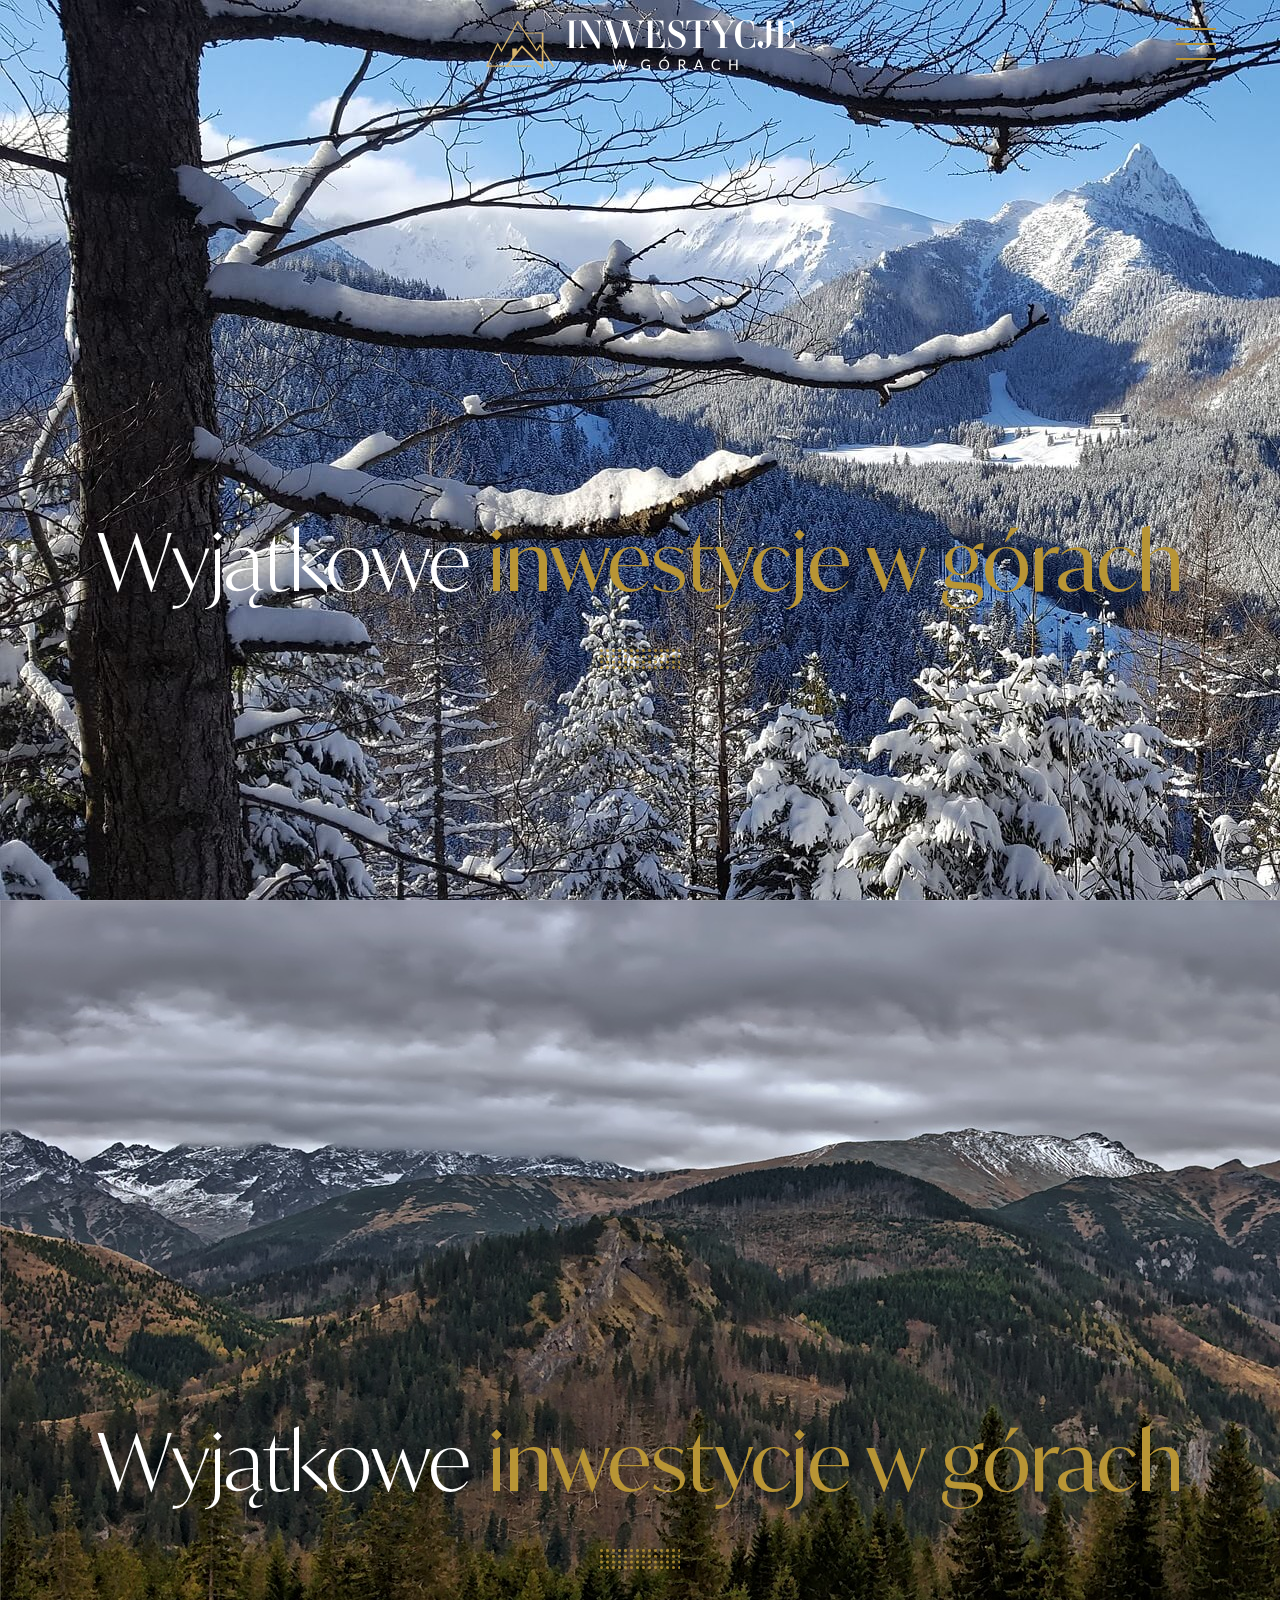
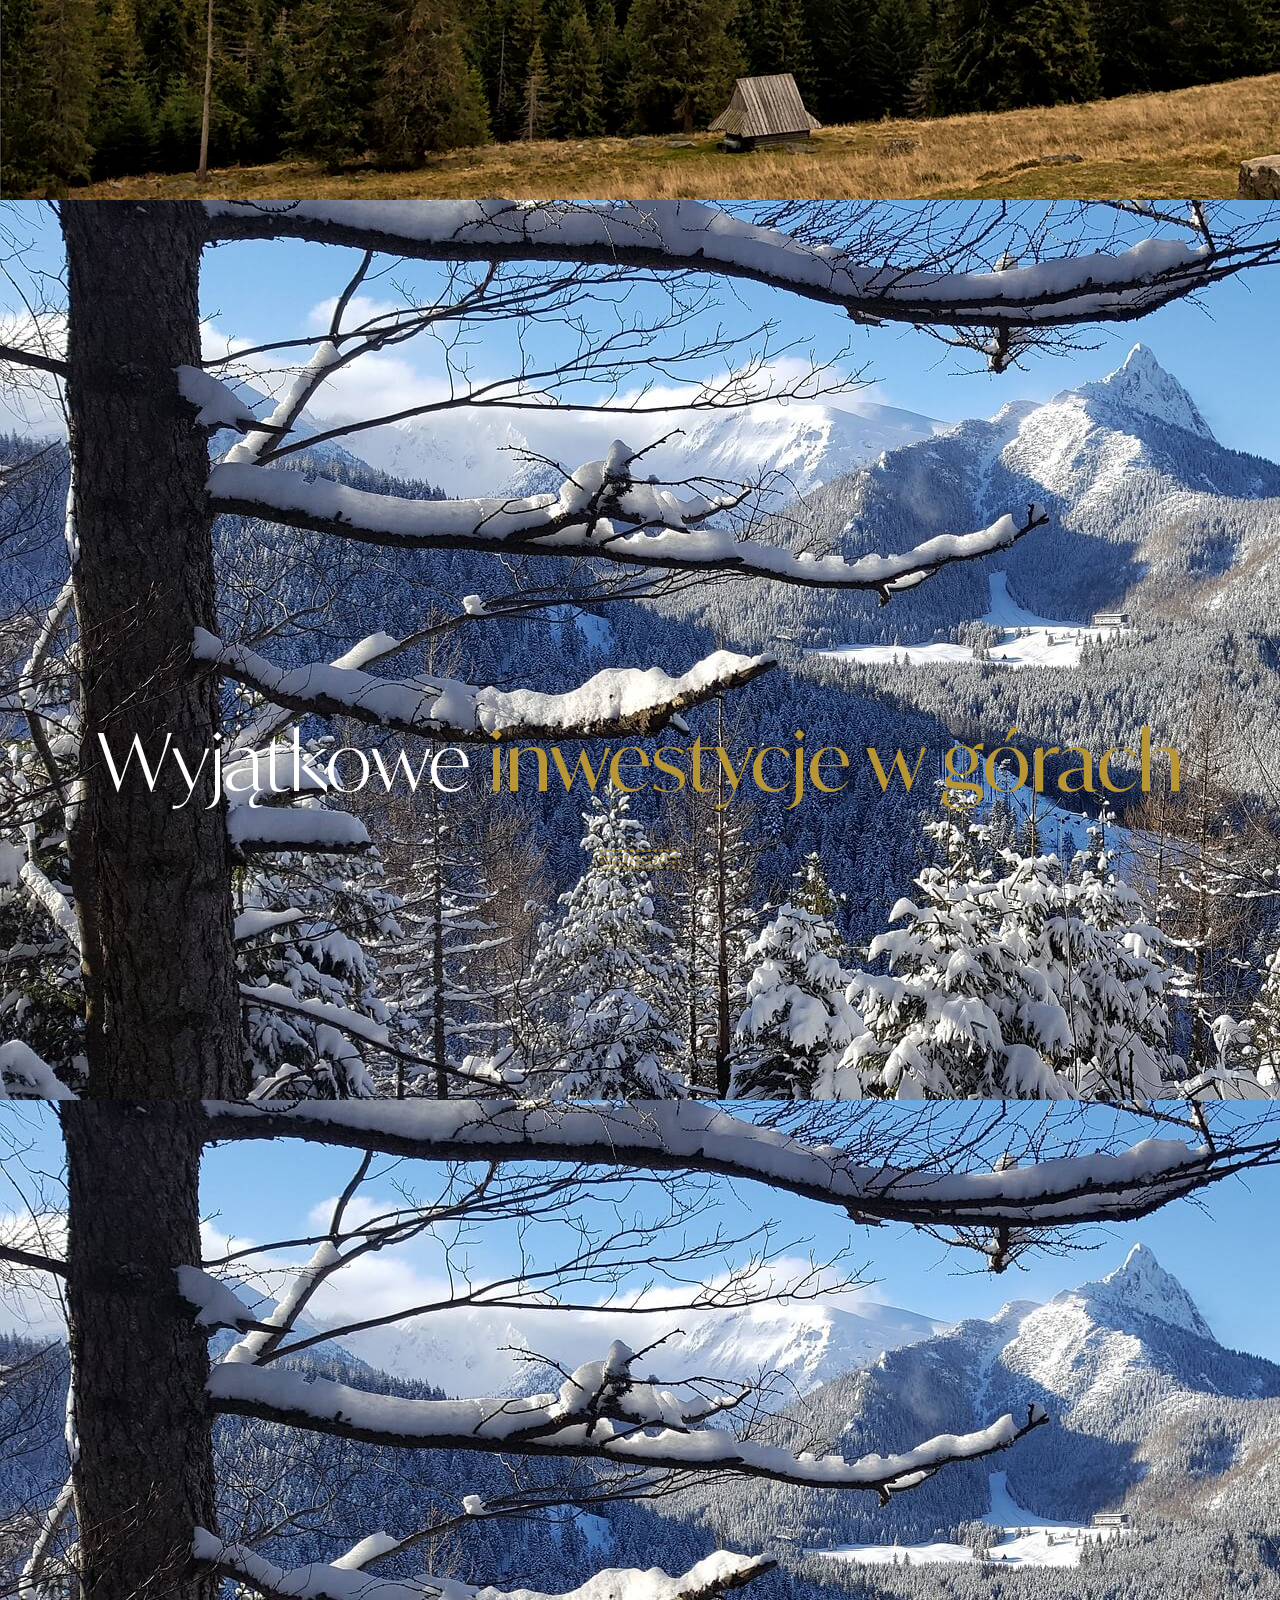
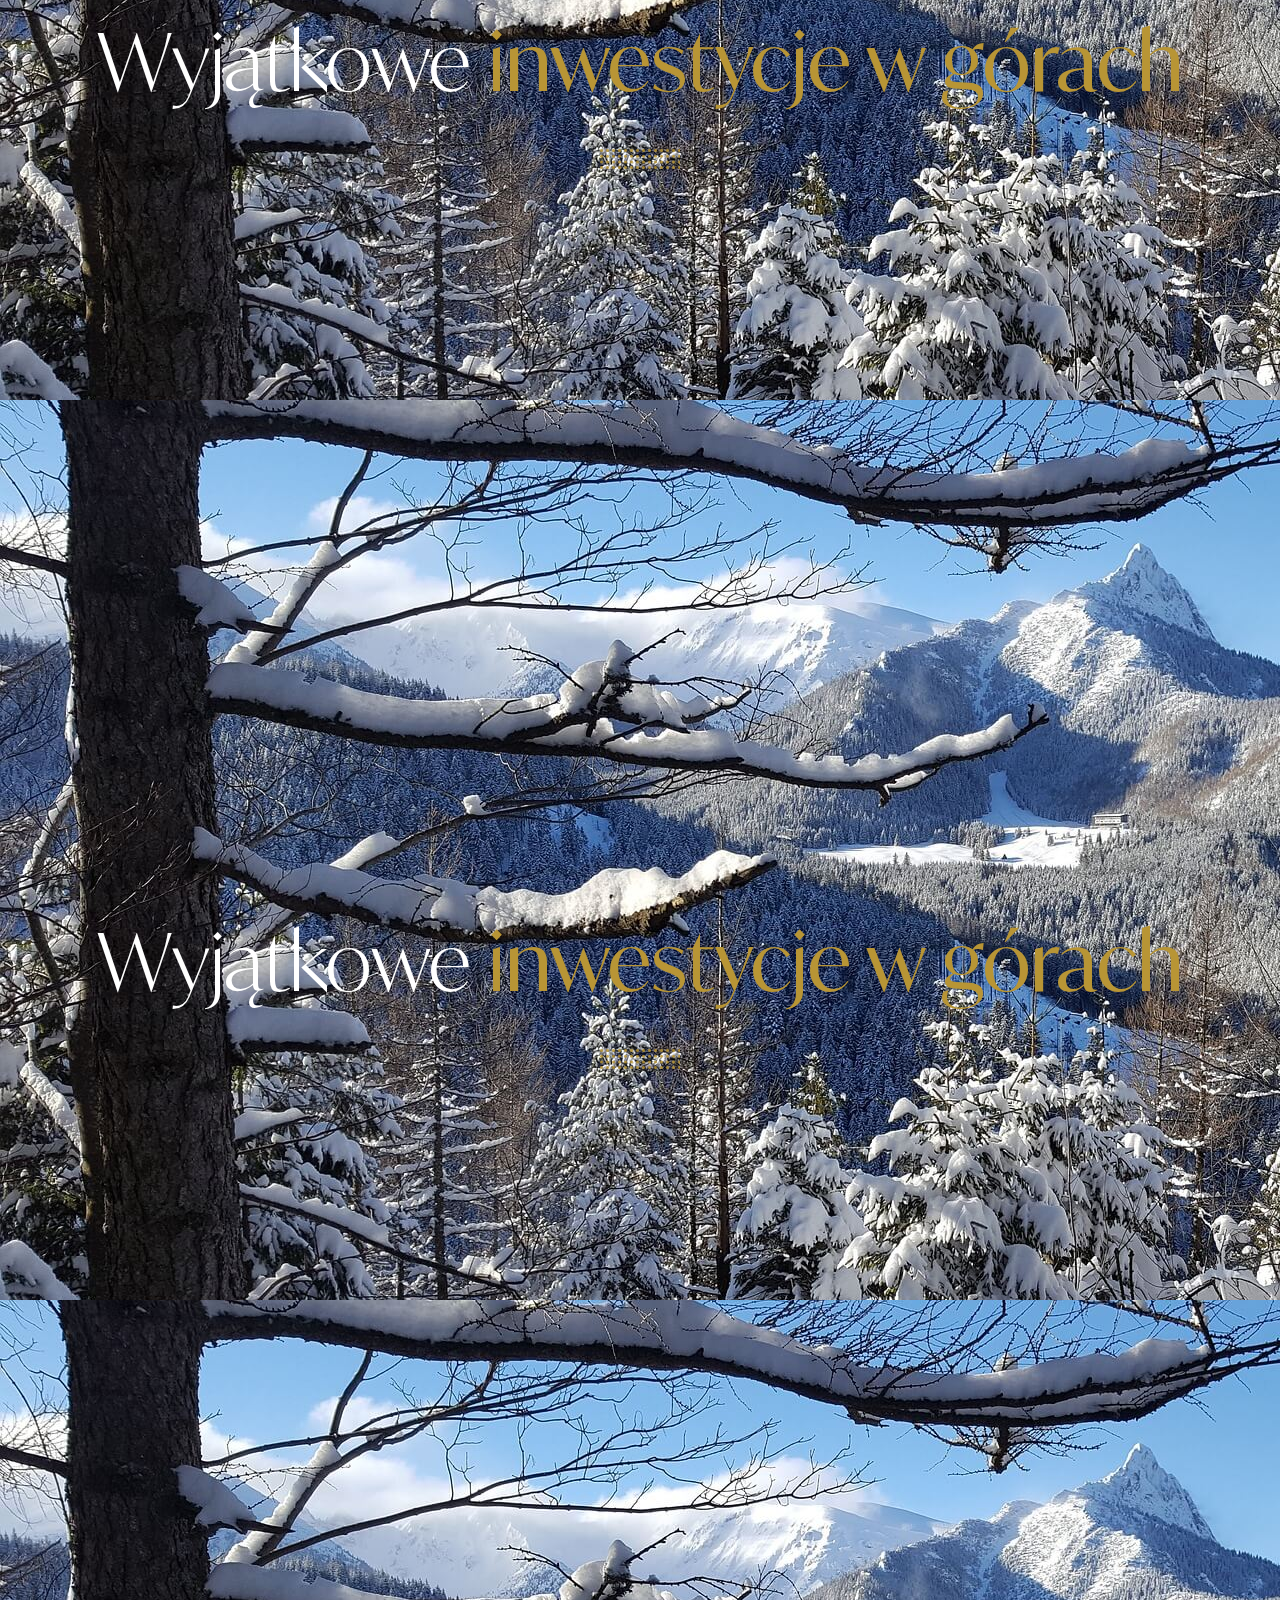
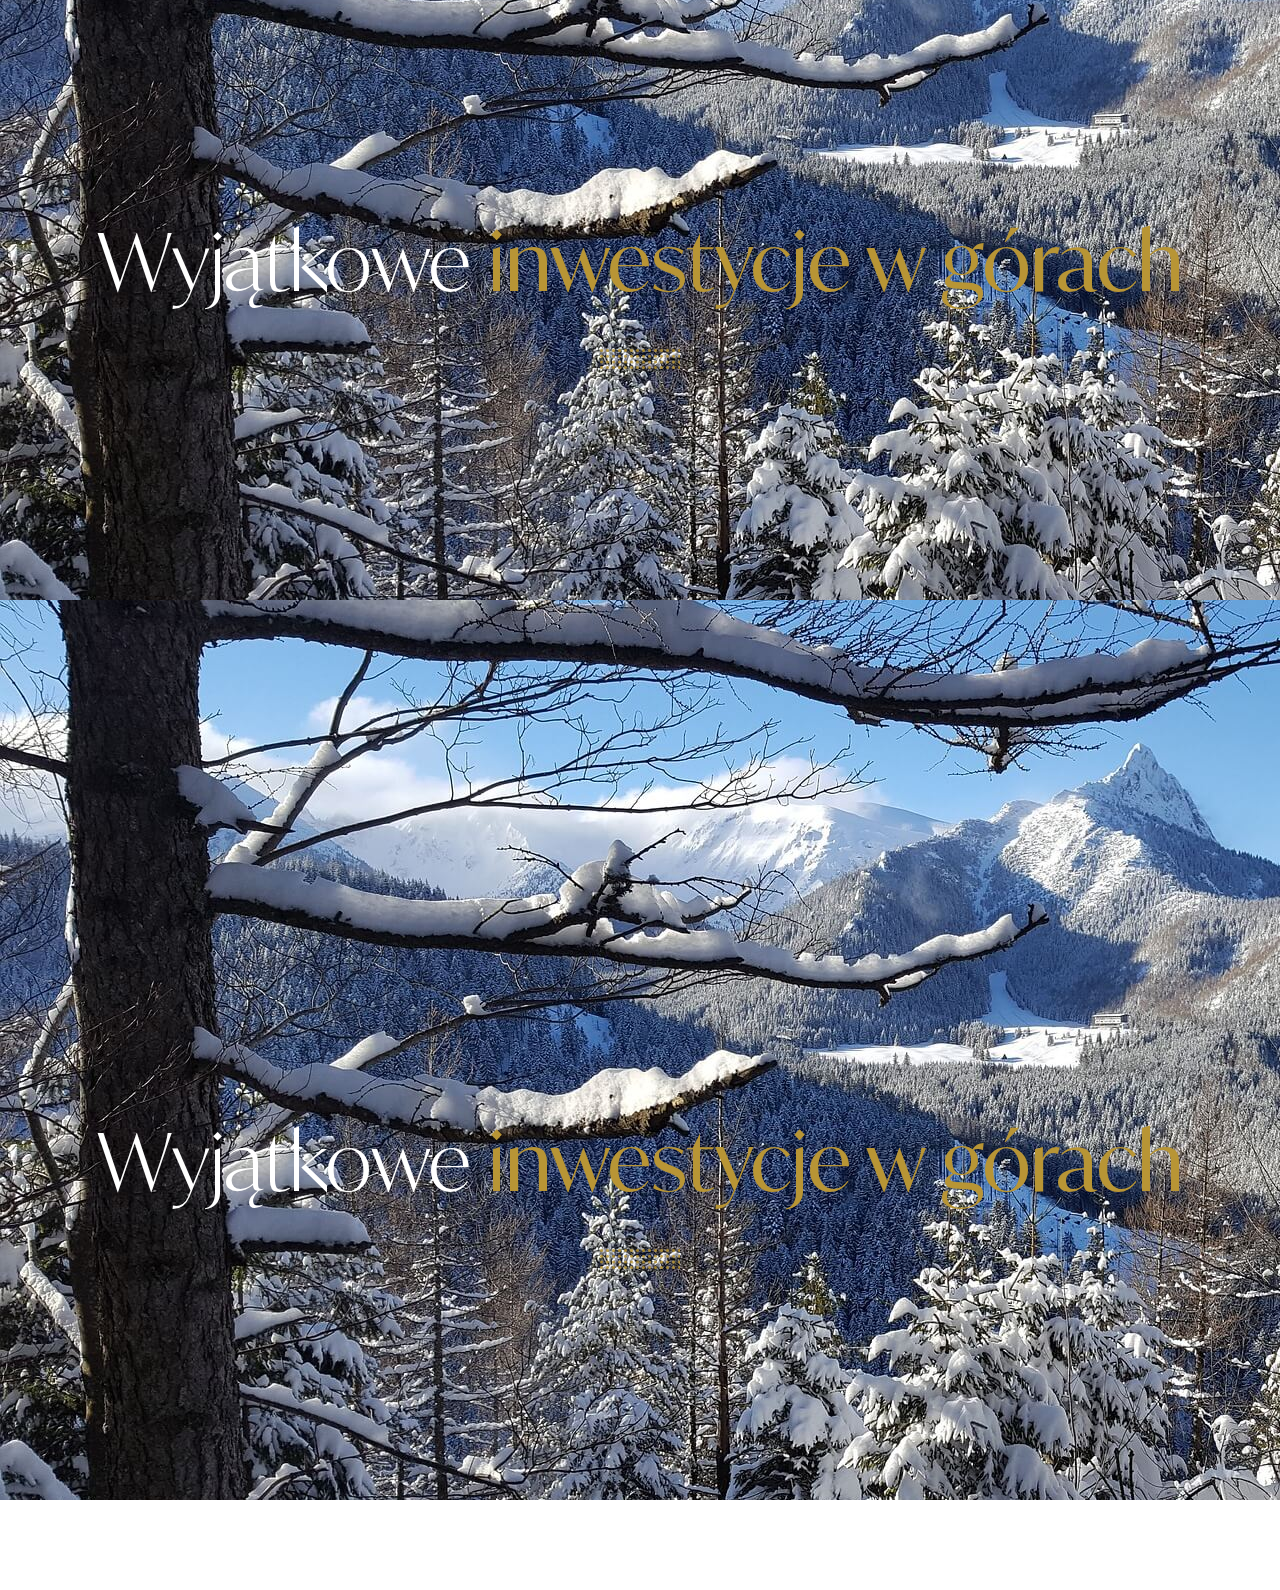
==== hero.html @ cf587795 "Change hero image & logo colours" ====
<!DOCTYPE html>
<html lang="en">
  <head>
    <meta charset="UTF-8" />
    <meta name="viewport" content="width=device-width, initial-scale=1.0" />
    <link rel="stylesheet" href="./single.css" />
    <title>Inwestycje w górach</title>
  </head>
  <body>
    <!-- <header>
      <nav> -->
    <div class="menu__toggler">
      <div class="menu__logo">
        <img class="menu__logo--img" src="./images/logo/logo_divided.svg" alt="Logo Inwestycje w Górach" />
      </div>
      <button class="hamburger">
        <span class="hamburger__box">
          <span class="hamburger__line"></span>
        </span>
      </button>
    </div>
    <nav class="menu-wrapper">
      <ul class="menu">
        <li class="menu__item"><a class="menu__item--link" href="./index.html#home">Home</a></li>
        <li class="menu__item"><a class="menu__item--link" href="./#about">O nas</a></li>
        <li class="menu__item"><a class="menu__item--link" href="./#investments">Inwestycje</a></li>
        <li class="menu__item"><a class="menu__item--link" href="./#footer">Kontakt</a></li>
      </ul>
      <div class="menu__contact">
        <a href="tel:+48733003652" class="menu__contact--phone">+48 733 003 652</a>
        <a href="mailto:kontakt@inwestycjewgorach.pl" class="menu__contact--email">kontakt@inwestycjewgorach.pl</a>
        <div class="menu__contact--social-links">
          <a href="" class="menu__contact--social-links facebook-link"
            ><img src="./images/icons/facebook-square.svg" alt=""
          /></a>
          <a href="" class="menu__contact--social-links instagram-link"
            ><img src="./images/icons/instagram-square.svg" alt=""
          /></a>
        </div>
      </div>
      <!-- <div class="menu-image-container"></div> -->
    </nav>
    <!-- </nav>
    </header> -->
    <section class="test-hero">
      <h2 class="lead-text">
        Wyjątkowe <br />
        <span>inwestycje w górach</span>
      </h2>
    </section>

    <section class="test-hero">
      <h2 class="lead-text">
        Wyjątkowe <br />
        <span>inwestycje w górach</span>
      </h2>
    </section>

    <section class="test-hero">
      <h2 class="lead-text">
        Wyjątkowe <br />
        <span>inwestycje w górach</span>
      </h2>
    </section>

    <section class="test-hero">
      <h2 class="lead-text">
        Wyjątkowe <br />
        <span>inwestycje w górach</span>
      </h2>
    </section>

    <section class="test-hero">
      <h2 class="lead-text">
        Wyjątkowe <br />
        <span>inwestycje w górach</span>
      </h2>
    </section>

    <section class="test-hero">
      <h2 class="lead-text">
        Wyjątkowe <br />
        <span>inwestycje w górach</span>
      </h2>
    </section>

    <section class="test-hero">
      <h2 class="lead-text">
        Wyjątkowe <br />
        <span>inwestycje w górach</span>
      </h2>
    </section>

    <div id="sticky-bar"></div>

    <script src="index.js"></script>
  </body>
</html>
---- single.css ----
@import url("fonts/ivymode/ivymode.css");
@import url("https://fonts.googleapis.com/css2?family=Nunito+Sans:ital,wght@0,200;0,300;0,600;0,700;0,800;0,900;1,200;1,300;1,400;1,600;1,700;1,800;1,900&display=swap");
.menu__toggler {
  position: fixed;
  top: 0;
  left: 0;
  width: 100vw;
  max-width: 100vw;
  margin: 0;
  padding: 0;
  height: 64px;
  background: transparent;
  z-index: 10;
  display: -webkit-box;
  display: -ms-flexbox;
  display: flex;
  -webkit-box-align: center;
      -ms-flex-align: center;
          align-items: center;
  -webkit-box-pack: end;
      -ms-flex-pack: end;
          justify-content: flex-end;
}

.menu__toggler .menu__logo {
  position: absolute;
  top: 0;
  left: 0;
  height: 64px;
  width: 100%;
  display: -webkit-box;
  display: -ms-flexbox;
  display: flex;
  -webkit-box-align: center;
      -ms-flex-align: center;
          align-items: center;
  -webkit-box-pack: start;
      -ms-flex-pack: start;
          justify-content: flex-start;
  padding-left: 20px;
}

@media screen and (min-width: 768px) {
  .menu__toggler .menu__logo {
    height: 90px;
    -webkit-box-pack: center;
        -ms-flex-pack: center;
            justify-content: center;
    padding-left: 0;
  }
}

.menu__toggler .menu__logo--img {
  height: 55%;
  width: auto;
}

.menu__toggler .hamburger {
  height: 100%;
  padding: 0;
  display: inline-block;
  cursor: pointer;
  background-color: transparent;
  border: 0;
  margin: 0;
  margin-right: 16px;
  -webkit-transition: -webkit-transform 0.3s 0.1s ease-in-out;
  transition: -webkit-transform 0.3s 0.1s ease-in-out;
  transition: transform 0.3s 0.1s ease-in-out;
  transition: transform 0.3s 0.1s ease-in-out, -webkit-transform 0.3s 0.1s ease-in-out;
}

.menu__toggler .hamburger .hamburger__box {
  width: 30px;
  height: 30px;
  display: inline-block;
  position: relative;
  cursor: pointer;
}

.menu__toggler .hamburger .hamburger__box .hamburger__line {
  width: 100%;
  height: 2px;
  background-color: #b89535;
  position: absolute;
  left: 0;
  top: 50%;
  -webkit-transform: translateY(-50%);
          transform: translateY(-50%);
  -webkit-transition: background-color 0.5s ease-in-out;
  transition: background-color 0.5s ease-in-out;
}

.menu__toggler .hamburger .hamburger__box .hamburger__line::before, .menu__toggler .hamburger .hamburger__box .hamburger__line::after {
  width: 100%;
  height: 2px;
  background-color: #b89535;
  position: absolute;
  content: "";
  left: 0;
  -webkit-transition: -webkit-transform 0.5s 0.2s ease-in-out;
  transition: -webkit-transform 0.5s 0.2s ease-in-out;
  transition: transform 0.5s 0.2s ease-in-out;
  transition: transform 0.5s 0.2s ease-in-out, -webkit-transform 0.5s 0.2s ease-in-out;
}

.menu__toggler .hamburger .hamburger__box .hamburger__line::before {
  top: -10px;
}

.menu__toggler .hamburger .hamburger__box .hamburger__line::after {
  top: 10px;
}

.menu__toggler .hamburger--active .hamburger__box .hamburger__line {
  background-color: transparent;
}

.menu__toggler .hamburger--active .hamburger__line:before {
  -webkit-transform: translateY(10px) rotate(45deg);
          transform: translateY(10px) rotate(45deg);
}

.menu__toggler .hamburger--active .hamburger__line:after {
  -webkit-transform: translateY(-10px) rotate(-45deg);
          transform: translateY(-10px) rotate(-45deg);
}

@media screen and (min-width: 768px) {
  .menu__toggler .hamburger {
    margin-right: 32px;
  }
}

@media screen and (min-width: 1024px) {
  .menu__toggler {
    height: 90px;
  }
  .menu__toggler .hamburger {
    margin-right: 64px;
  }
  .menu__toggler .hamburger .hamburger__box {
    width: 40px;
    height: 40px;
    display: inline-block;
    position: relative;
    cursor: pointer;
  }
  .menu__toggler .hamburger .hamburger__box .hamburger__line {
    width: 100%;
    height: 2px;
    background-color: #b89535;
    position: absolute;
    left: 0;
    top: 50%;
    -webkit-transform: translateY(-50%);
            transform: translateY(-50%);
    -webkit-transition: background-color 0.5s ease-in-out;
    transition: background-color 0.5s ease-in-out;
  }
  .menu__toggler .hamburger .hamburger__box .hamburger__line::before, .menu__toggler .hamburger .hamburger__box .hamburger__line::after {
    width: 100%;
    height: 2px;
    background-color: #b89535;
    position: absolute;
    content: "";
    left: 0;
    -webkit-transition: -webkit-transform 0.5s 0.2s ease-in-out;
    transition: -webkit-transform 0.5s 0.2s ease-in-out;
    transition: transform 0.5s 0.2s ease-in-out;
    transition: transform 0.5s 0.2s ease-in-out, -webkit-transform 0.5s 0.2s ease-in-out;
  }
  .menu__toggler .hamburger .hamburger__box .hamburger__line::before {
    top: -15px;
  }
  .menu__toggler .hamburger .hamburger__box .hamburger__line::after {
    top: 15px;
  }
  .menu__toggler .hamburger--active .hamburger__box .hamburger__line {
    background-color: transparent;
  }
  .menu__toggler .hamburger--active .hamburger__line:before {
    -webkit-transform: translateY(15px) rotate(45deg);
            transform: translateY(15px) rotate(45deg);
  }
  .menu__toggler .hamburger--active .hamburger__line:after {
    -webkit-transform: translateY(-15px) rotate(-45deg);
            transform: translateY(-15px) rotate(-45deg);
  }
}

.menu-wrapper {
  height: 100vh;
  width: 100vw;
  position: fixed;
  top: 0;
  left: 0;
  background: #212121;
  z-index: 5;
  -webkit-transform: translateY(-100%);
          transform: translateY(-100%);
  -webkit-transition: visibility 0s ease-out 1s, -webkit-transform 1s ease-out;
  transition: visibility 0s ease-out 1s, -webkit-transform 1s ease-out;
  transition: transform 1s ease-out, visibility 0s ease-out 1s;
  transition: transform 1s ease-out, visibility 0s ease-out 1s, -webkit-transform 1s ease-out;
  overflow: hidden;
  visibility: hidden;
}

.menu-wrapper .menu {
  margin: 25vh 0 0 0;
  padding: 0;
  list-style: none;
}

.menu-wrapper .menu__item {
  width: 100%;
  margin-bottom: 16px;
  text-align: center;
}

.menu-wrapper .menu__item--link {
  display: inline-block;
  text-decoration: none;
  font-family: "Ivy Mode";
  color: #ffffff;
  font-size: 32px;
  font-weight: 300;
  -webkit-transition: color 0.5s ease-in-out, -webkit-transform 0.5s;
  transition: color 0.5s ease-in-out, -webkit-transform 0.5s;
  transition: color 0.5s ease-in-out, transform 0.5s;
  transition: color 0.5s ease-in-out, transform 0.5s, -webkit-transform 0.5s;
}

.menu-wrapper .menu__item--link:hover {
  color: #b89535;
  transform: skewX(-15deg);
  -webkit-transform: skewX(-15deg);
  -moz-transform: skewX(-15deg);
  -o-transform: skewX(-15deg);
}

.menu-wrapper .menu__contact {
  margin-top: 40px;
}

.menu-wrapper .menu__contact--phone, .menu-wrapper .menu__contact--email {
  display: block;
  text-decoration: none;
  font-family: "Nunito Sans", sans-serif;
  text-align: center;
}

.menu-wrapper .menu__contact--phone {
  color: #ffffff;
}

.menu-wrapper .menu__contact--email {
  color: #b89535;
}

.menu-wrapper .menu__contact--social-links {
  margin: 8px 0;
  display: -webkit-box;
  display: -ms-flexbox;
  display: flex;
  -webkit-box-pack: center;
      -ms-flex-pack: center;
          justify-content: center;
  -webkit-box-align: center;
      -ms-flex-align: center;
          align-items: center;
}

.menu-wrapper .menu__contact--social-links.facebook-link img, .menu-wrapper .menu__contact--social-links.instagram-link img {
  width: 20px;
  height: auto;
  -webkit-filter: invert(58%) sepia(32%) saturate(791%) hue-rotate(6deg) brightness(95%) contrast(91%);
          filter: invert(58%) sepia(32%) saturate(791%) hue-rotate(6deg) brightness(95%) contrast(91%);
}

.menu-wrapper .menu__contact--social-links.facebook-link img:hover, .menu-wrapper .menu__contact--social-links.instagram-link img:hover {
  -webkit-filter: invert(100%) sepia(100%) saturate(0%) hue-rotate(288deg) brightness(102%) contrast(102%);
          filter: invert(100%) sepia(100%) saturate(0%) hue-rotate(288deg) brightness(102%) contrast(102%);
}

.menu-wrapper .menu__contact--social-links.facebook-link {
  margin-right: 32px;
}

.menu-wrapper .menu-image-container {
  display: none;
}

@media screen and (min-width: 768px) {
  .menu-wrapper .menu {
    margin: 25vh 0 0 0;
  }
  .menu-wrapper .menu__item {
    margin-bottom: 24px;
  }
  .menu-wrapper .menu__item--link {
    font-size: 48px;
  }
  .menu-wrapper .menu__contact {
    margin-top: 64px;
  }
  .menu-wrapper .menu__contact--social-links.facebook-link img, .menu-wrapper .menu__contact--social-links.instagram-link img {
    width: 24px;
    height: auto;
  }
  .menu-wrapper .menu__contact--social-links.facebook-link {
    margin-right: 48px;
  }
}

@media screen and (min-width: 1024px) {
  .menu-wrapper {
    display: -ms-grid;
    display: grid;
    -ms-grid-columns: 1fr 1fr;
        grid-template-columns: 1fr 1fr;
        grid-template-areas: "menu contact";
  }
  .menu-wrapper .menu {
    -ms-grid-row: 1;
    -ms-grid-column: 1;
    grid-area: menu;
    -ms-flex-item-align: end;
        -ms-grid-row-align: end;
        align-self: end;
    -ms-grid-column-align: start;
        justify-self: start;
    padding: 0 0 64px 64px;
  }
  .menu-wrapper .menu__item {
    margin-bottom: 24px;
    text-align: left;
  }
  .menu-wrapper .menu__item--link {
    font-size: 48px;
  }
  .menu-wrapper .menu__contact {
    -ms-grid-row: 1;
    -ms-grid-column: 2;
    grid-area: contact;
    -ms-flex-item-align: end;
        -ms-grid-row-align: end;
        align-self: end;
    -ms-grid-column-align: end;
        justify-self: end;
    margin-top: 0;
    padding: 0 64px 64px 0;
  }
  .menu-wrapper .menu__contact--phone, .menu-wrapper .menu__contact--email {
    text-align: right;
  }
  .menu-wrapper .menu__contact--social-links {
    -webkit-box-pack: end;
        -ms-flex-pack: end;
            justify-content: flex-end;
  }
  .menu-wrapper .menu__contact--social-links.facebook-link {
    margin-right: 48px;
  }
  .menu-wrapper .menu-image-container {
    display: block;
    position: absolute;
    top: 0;
    left: 37%;
    width: 35%;
    height: 100%;
    background: url("./images/heroes/flowers_01_1920_1080.jpg");
    background-size: cover;
    background-position: center;
    opacity: 0;
    -webkit-transition: opacity 0.5s ease-out;
    transition: opacity 0.5s ease-out;
  }
  .menu-wrapper .menu-image-container.visible {
    opacity: 1;
    -webkit-transition: opacity 1s ease-in;
    transition: opacity 1s ease-in;
  }
}

.menu-wrapper.visible {
  -webkit-transform: translateY(0);
          transform: translateY(0);
  visibility: visible;
  -webkit-transition: -webkit-transform 1s ease-out;
  transition: -webkit-transform 1s ease-out;
  transition: transform 1s ease-out;
  transition: transform 1s ease-out, -webkit-transform 1s ease-out;
}

.hero, .test-hero {
  position: relative;
  margin: 0;
  padding: 0;
  width: 100vw;
  max-width: 100vw;
  height: 100vh;
  min-height: calc(100vh - 64px);
  background-image: url("./images/enklawa_polany/hero_infran.jpg");
  background-size: cover;
  background-position: center;
  display: -webkit-box;
  display: -ms-flexbox;
  display: flex;
  -webkit-box-pack: center;
      -ms-flex-pack: center;
          justify-content: center;
  -webkit-box-align: center;
      -ms-flex-align: center;
          align-items: center;
}

.hero .lead-text, .test-hero .lead-text {
  position: absolute;
  left: 0;
  bottom: 25%;
  width: 100%;
  max-width: 100vw;
  z-index: 2;
  text-align: center;
  color: #ffffff;
  font-family: "Ivy Mode";
  font-size: 32px;
  line-height: 42px;
  font-weight: 300;
  font-style: normal;
}

@media screen and (min-width: 768px) {
  .hero .lead-text, .test-hero .lead-text {
    font-size: 64px;
    line-height: 80px;
  }
}

@media screen and (min-width: 1024px) {
  .hero .lead-text, .test-hero .lead-text {
    font-size: 80px;
    line-height: 96px;
  }
}

@media screen and (min-width: 1280px) {
  .hero .lead-text br, .test-hero .lead-text br {
    display: none;
  }
}

.hero .lead-text span, .test-hero .lead-text span {
  color: #b89535;
  font-weight: normal;
}

.hero .lead-text span:after, .test-hero .lead-text span:after {
  position: absolute;
  left: 50%;
  bottom: -60px;
  -webkit-transform: translateX(-50%);
          transform: translateX(-50%);
  content: "";
  width: 80px;
  height: 20px;
  background: url("./images/dots.svg");
  background-repeat: repeat-x;
  opacity: 0.85;
}

.test-hero {
  background: url("./images/heroes/hero_01_1920_1080.jpg");
}

.test-hero:nth-of-type(2) {
  background: url("./images/heroes/test_01.jpg");
}

.single-about {
  max-width: 100vw;
  height: auto;
  padding: 64px 20px;
  display: -webkit-box;
  display: -ms-flexbox;
  display: flex;
  -webkit-box-orient: vertical;
  -webkit-box-direction: normal;
      -ms-flex-direction: column;
          flex-direction: column;
  -webkit-box-align: center;
      -ms-flex-align: center;
          align-items: center;
}

.single-about__lead-text {
  margin: 0;
  color: #b89535;
  max-width: 335px;
  font-family: "Ivy Mode";
  font-size: 32px;
  line-height: 42px;
  font-weight: 300;
  font-style: normal;
}

.single-about__lead-text span {
  color: #4a4a49;
  font-weight: normal;
}

@media screen and (min-width: 768px) {
  .single-about__lead-text {
    width: 100%;
    max-width: 80%;
    font-size: 56px;
    line-height: 72px;
  }
}

@media screen and (min-width: 1152px) {
  .single-about__lead-text {
    max-width: 1152px;
  }
}

.single-about__city {
  margin: 12px 0;
  color: #b89535;
  max-width: 335px;
  font-family: "Ivy Mode";
  font-size: 24px;
  line-height: 34px;
  font-weight: 300;
  font-style: normal;
}

@media screen and (min-width: 768px) {
  .single-about__city {
    width: 100%;
    max-width: 80%;
    font-size: 36px;
    line-height: 60px;
  }
}

@media screen and (min-width: 1152px) {
  .single-about__city {
    max-width: 1152px;
  }
}

.single-about__paragraph {
  position: relative;
  font-family: "Nunito Sans", sans-serif;
  font-size: 18px;
  line-height: 22px;
  margin-top: 0;
}

@media screen and (min-width: 768px) {
  .single-about__paragraph {
    max-width: 80%;
  }
}

@media screen and (min-width: 1152px) {
  .single-about__paragraph {
    max-width: 50%;
    -ms-flex-item-align: start;
        align-self: flex-start;
    margin-left: calc((100vw - 1152px) / 2 - 20px);
  }
}

.single-about__paragraph span {
  color: #b89535;
}

.investments {
  max-width: 100vw;
  height: auto;
  padding: 40px 20px;
  display: -webkit-box;
  display: -ms-flexbox;
  display: flex;
  -webkit-box-orient: vertical;
  -webkit-box-direction: normal;
      -ms-flex-direction: column;
          flex-direction: column;
  -webkit-box-align: center;
      -ms-flex-align: center;
          align-items: center;
}

.investments__lead-text {
  margin-top: 0;
  color: #b89535;
  font-family: "Ivy Mode";
  font-size: 32px;
  line-height: 42px;
  font-weight: 300;
  font-style: normal;
}

.investments__lead-text span {
  color: #4a4a49;
  font-weight: normal;
}

@media screen and (min-width: 768px) {
  .investments__lead-text {
    width: 100%;
    max-width: 80%;
    font-size: 56px;
    line-height: 72px;
  }
}

@media screen and (min-width: 1152px) {
  .investments__lead-text {
    max-width: 1152px;
  }
}

.investments__paragraph {
  position: relative;
  font-family: "Nunito Sans", sans-serif;
  font-size: 18px;
  line-height: 22px;
}

@media screen and (min-width: 768px) {
  .investments__paragraph {
    max-width: 80%;
  }
}

@media screen and (min-width: 1152px) {
  .investments__paragraph {
    max-width: 50%;
    -ms-flex-item-align: start;
        align-self: flex-start;
    margin-left: calc((100vw - 1152px) / 2 - 20px);
  }
}

.investments__paragraph:after {
  position: absolute;
  left: 0;
  bottom: -40px;
  content: "";
  width: 80px;
  height: 20px;
  background: url("./images/dots.svg");
  background-repeat: repeat-x;
  opacity: 0.85;
}

.investments-wrapper {
  padding-top: 80px;
}

.investments-wrapper .single-investment {
  display: block;
  text-decoration: none;
  cursor: pointer;
  overflow: hidden;
}

.investments-wrapper .single-investment__image {
  width: calc(100vw - 40px);
  height: calc((100vw - 40px) / 16 * 9);
  background: url("./images/heroes/hero_01_1920_1080.jpg");
  background-size: cover;
  -webkit-transition: -webkit-transform 1s;
  transition: -webkit-transform 1s;
  transition: transform 1s;
  transition: transform 1s, -webkit-transform 1s;
}

.investments-wrapper .single-investment__image:hover {
  -webkit-transform: scale(1.05);
          transform: scale(1.05);
}

.investments-wrapper .single-investment__name {
  font-family: "Ivy Mode";
  font-size: 24px;
  color: #4a4a49;
  font-weight: 300;
  font-style: normal;
  margin-bottom: 12px;
  z-index: 2;
}

.investments-wrapper .single-investment__city {
  font-family: "Nunito Sans", sans-serif;
  font-size: 18px;
  color: #4a4a49;
  font-weight: 300;
  margin: 0;
}

.investments-wrapper .single-investment:not(:nth-of-type(1)) {
  padding-top: 60px;
}

.investments-wrapper .single-investment:nth-of-type(2) .single-investment__image {
  background: url("./images/heroes/hero_02_1920_1080.jpg");
  background-size: cover;
}

.investments-wrapper .single-investment:nth-of-type(3) .single-investment__image {
  background: url("./images/heroes/hero_03_1920_1080.jpg");
  background-size: cover;
}

.investments-wrapper .single-investment:nth-of-type(4) .single-investment__image {
  background: url("./images/heroes/hero_04_1920_1080.jpg");
  background-size: cover;
}

.investments-wrapper .single-investment:nth-of-type(5) .single-investment__image {
  background: url("./images/heroes/flowers_01_1920_1080.jpg");
  background-size: cover;
}

.investments-wrapper .single-investment:nth-of-type(6) .single-investment__image {
  background: url("./images/heroes/ornament_01_1920_1080.jpg");
  background-size: cover;
}

@media screen and (min-width: 768px) {
  .investments-wrapper {
    width: 100%;
    padding: 80px 20px 80px;
    display: -ms-grid;
    display: grid;
    -ms-grid-columns: minmax(40%, 536px) minmax(40%, 536px);
        grid-template-columns: minmax(40%, 536px) minmax(40%, 536px);
    grid-gap: 60px 40px;
  }
  .investments-wrapper .single-investment {
    height: auto;
  }
  .investments-wrapper .single-investment__image {
    width: 100%;
    max-width: 100%;
    height: calc((100vw - 120px) / 16 * 9 / 2);
  }
  .investments-wrapper .single-investment:not(:nth-of-type(1)) {
    padding-top: 0;
  }
}

@media screen and (min-width: 1024px) {
  .investments-wrapper {
    padding: 80px 30px 80px;
    grid-gap: 60px 80px;
  }
  .investments-wrapper .single-investment__image {
    height: calc((100vw - 180px) / 16 * 9 / 2);
  }
}

@media screen and (min-width: 1280px) {
  .investments-wrapper {
    -webkit-box-pack: center;
        -ms-flex-pack: center;
            justify-content: center;
    padding: 80px 30px 80px;
    grid-gap: 60px 80px;
  }
  .investments-wrapper .single-investment__image {
    width: 100%;
    height: calc(536px / 16 * 9);
  }
}

.gallery {
  max-width: 100vw;
  height: 100vh;
  margin-bottom: 64px;
}

.gallery__image {
  position: relative;
  width: 100%;
  height: 100%;
  background: url("./images/heroes/hero_01_1920_1080.jpg");
  background-size: cover;
  background-position: center;
}

.gallery__image--title {
  position: absolute;
  left: 0;
  bottom: 25%;
  width: 100%;
  max-width: 100vw;
  z-index: 2;
  text-align: center;
  color: #ffffff;
  font-family: "Ivy Mode";
  font-size: 32px;
  line-height: 42px;
  font-weight: 300;
  font-style: normal;
}

@media screen and (min-width: 768px) {
  .gallery__image--title {
    font-size: 64px;
    line-height: 80px;
  }
}

@media screen and (min-width: 1024px) {
  .gallery__image--title {
    font-size: 80px;
    line-height: 96px;
  }
}

@media screen and (min-width: 1280px) {
  .gallery__image--title br {
    display: none;
  }
}

.gallery__image--title:after {
  position: absolute;
  left: 50%;
  bottom: -60px;
  -webkit-transform: translateX(-50%);
          transform: translateX(-50%);
  content: "";
  width: 80px;
  height: 20px;
  background: url("./images/dots.svg");
  background-repeat: repeat-x;
  opacity: 0.85;
}

@media screen and (min-width: 768px) {
  .gallery {
    padding-bottom: 96px;
  }
}

.map {
  max-width: 100vw;
  margin-bottom: 64px;
  display: -webkit-box;
  display: -ms-flexbox;
  display: flex;
  -webkit-box-pack: center;
      -ms-flex-pack: center;
          justify-content: center;
}

.map-image {
  width: calc(100vw - 40px);
  height: calc((100vw - 40px) * 0.4323);
  max-height: 498px;
  background: url("./images/enklawa_polany/map_clear_resized.jpg");
  background-size: cover;
  background-position: center;
}

@media screen and (min-width: 768px) {
  .map {
    padding: 0;
    margin-bottom: 80px;
  }
}

@media screen and (min-width: 1192px) {
  .map-image {
    max-width: 1152px;
  }
}

.footer {
  max-width: 100vw;
  height: auto;
  background: #212121;
  padding: 40px 20px;
}

@media screen and (min-width: 1152px) {
  .footer {
    padding: 40px calc((100vw - 1152px) / 2);
    display: -ms-grid;
    display: grid;
    -ms-grid-rows: auto auto auto auto;
        grid-template-rows: auto auto auto auto;
    -ms-grid-columns: 1fr 1fr;
        grid-template-columns: 1fr 1fr;
        grid-template-areas: "logo logo" "newsletter contact" "priv-policy priv-policy" "copyrights copyrights";
  }
}

.footer__logo {
  height: 80px;
  text-align: center;
  margin-bottom: 20px;
}

@media screen and (min-width: 768px) {
  .footer__logo {
    height: 96px;
    margin-bottom: 32px;
  }
}

@media screen and (min-width: 1024px) {
  .footer__logo {
    height: 120px;
    margin-bottom: 64px;
  }
}

.footer__logo--img {
  height: 100%;
  width: auto;
}

@media screen and (min-width: 1152px) {
  .footer__logo {
    grid-area: logo;
  }
}

.footer__newsletter--title {
  text-align: center;
  color: #ffffff;
  font-family: "Ivy Mode";
  font-size: 28px;
  line-height: 38px;
  font-weight: 300;
  font-style: normal;
  margin: 28px 0;
}

.footer__newsletter--title span {
  color: #b89535;
  font-weight: normal;
}

.footer__newsletter--disclaimer {
  font-size: 12px;
  color: #ffffff;
  text-align: center;
}

.footer__newsletter-form {
  padding: 32px 0;
  position: relative;
}

.footer__newsletter-form--input {
  -webkit-box-sizing: border-box;
          box-sizing: border-box;
  height: 48px;
  width: 100%;
  border: 1px solid #4a4a49;
  background: transparent;
  padding: 16px;
}

.footer__newsletter-form--input::-webkit-input-placeholder {
  color: #ffffff;
  font-size: 14px;
  font-weight: 200;
}

.footer__newsletter-form--input:-ms-input-placeholder {
  color: #ffffff;
  font-size: 14px;
  font-weight: 200;
}

.footer__newsletter-form--input::-ms-input-placeholder {
  color: #ffffff;
  font-size: 14px;
  font-weight: 200;
}

.footer__newsletter-form--input::placeholder {
  color: #ffffff;
  font-size: 14px;
  font-weight: 200;
}

.footer__newsletter-form--button {
  background: transparent;
  border: none;
  position: absolute;
  right: 16px;
  top: 50%;
  -webkit-transform: translateY(-50%);
          transform: translateY(-50%);
}

.footer__newsletter-form--button img {
  height: 20px;
  -webkit-filter: invert(25%) sepia(1%) saturate(560%) hue-rotate(22deg) brightness(96%) contrast(82%);
          filter: invert(25%) sepia(1%) saturate(560%) hue-rotate(22deg) brightness(96%) contrast(82%);
}

@media screen and (min-width: 768px) {
  .footer__newsletter--title {
    text-align: left;
  }
  .footer__newsletter--title br {
    display: none;
  }
  .footer__newsletter--disclaimer {
    text-align: left;
    max-width: 80%;
  }
  .footer__newsletter-form {
    max-width: 50%;
  }
}

@media screen and (min-width: 1152px) {
  .footer__newsletter {
    grid-area: newsletter;
  }
}

.footer__contact--header {
  text-align: center;
  color: #b89535;
  font-family: "Ivy Mode";
  font-size: 28px;
  line-height: 38px;
  font-weight: 300;
  font-style: normal;
  margin: 28px 0;
}

.footer__contact--phone, .footer__contact--email {
  display: block;
  text-decoration: none;
  font-family: "Nunito Sans", sans-serif;
  text-align: center;
}

.footer__contact--phone {
  color: #ffffff;
}

.footer__contact--email {
  color: #b89535;
}

.footer__contact--social-links {
  margin: 8px 0;
  display: -webkit-box;
  display: -ms-flexbox;
  display: flex;
  -webkit-box-pack: center;
      -ms-flex-pack: center;
          justify-content: center;
  -webkit-box-align: center;
      -ms-flex-align: center;
          align-items: center;
}

.footer__contact--social-links.facebook-link img, .footer__contact--social-links.instagram-link img {
  width: 20px;
  height: auto;
  -webkit-filter: invert(58%) sepia(32%) saturate(791%) hue-rotate(6deg) brightness(95%) contrast(91%);
          filter: invert(58%) sepia(32%) saturate(791%) hue-rotate(6deg) brightness(95%) contrast(91%);
}

.footer__contact--social-links.facebook-link img:hover, .footer__contact--social-links.instagram-link img:hover {
  -webkit-filter: invert(100%) sepia(100%) saturate(0%) hue-rotate(288deg) brightness(102%) contrast(102%);
          filter: invert(100%) sepia(100%) saturate(0%) hue-rotate(288deg) brightness(102%) contrast(102%);
}

.footer__contact--social-links.facebook-link {
  margin-right: 32px;
}

@media screen and (min-width: 768px) {
  .footer__contact--header {
    text-align: left;
  }
  .footer__contact--phone, .footer__contact--email {
    text-align: left;
  }
  .footer__contact--social-links {
    -webkit-box-pack: start;
        -ms-flex-pack: start;
            justify-content: flex-start;
  }
}

@media screen and (min-width: 1152px) {
  .footer__contact {
    grid-area: contact;
    padding-left: 120px;
  }
}

.footer__privacy-policy {
  border-top: 1px solid #4a4a49;
  padding: 12px 0 8px;
}

.footer__privacy-policy--link {
  display: block;
  text-decoration: none;
  text-align: center;
  font-family: "Ivy Mode";
  font-weight: 300;
  font-size: 12px;
  color: rgba(255, 255, 255, 0.3);
}

@media screen and (min-width: 768px) {
  .footer__privacy-policy {
    padding: 16px 0 12px;
  }
  .footer__privacy-policy--link {
    text-align: left;
  }
}

@media screen and (min-width: 1152px) {
  .footer__privacy-policy {
    grid-area: priv-policy;
  }
}

.footer__copyrights {
  padding: 0;
}

.footer__copyrights--link {
  display: block;
  text-decoration: none;
  text-align: center;
  font-family: "Ivy Mode";
  font-weight: 300;
  font-size: 12px;
  color: #ffffff;
}

.footer__copyrights--link span {
  color: #b89535;
}

@media screen and (min-width: 768px) {
  .footer__copyrights--link {
    text-align: left;
  }
}

@media screen and (min-width: 1152px) {
  .footer__copyrights {
    grid-area: copyrights;
  }
}

.single-datas {
  padding: 0 20px;
}

.single-datas .datas-wrapper .datas__box {
  min-width: 240px;
  min-height: 80px;
  border: 1px dashed #b89535;
  display: -webkit-box;
  display: -ms-flexbox;
  display: flex;
  -webkit-box-orient: vertical;
  -webkit-box-direction: normal;
      -ms-flex-direction: column;
          flex-direction: column;
  -webkit-box-align: center;
      -ms-flex-align: center;
          align-items: center;
  -webkit-box-pack: space-evenly;
      -ms-flex-pack: space-evenly;
          justify-content: space-evenly;
}

.single-datas .datas-wrapper .datas__box:not(:last-of-type) {
  margin-bottom: 20px;
}

.single-datas .datas-wrapper .datas__box--title {
  font-family: "Ivy Mode";
  font-size: 20px;
  color: #b89535;
  font-weight: normal;
  letter-spacing: 1.1px;
  margin-top: 16px;
  margin-bottom: 0;
  text-align: center;
}

.single-datas .datas-wrapper .datas__box--value {
  font-family: "Nunito Sans", sans-serif;
  font-size: 18px;
  color: #4a4a49;
  font-weight: 500;
  margin: 16px 0;
}

@media screen and (min-width: 1024px) {
  .single-datas .datas-wrapper {
    display: -ms-grid;
    display: grid;
    padding: 20px 0 20px;
    width: 100%;
    max-width: 100%;
    -webkit-box-pack: center;
        -ms-flex-pack: center;
            justify-content: center;
    -ms-grid-columns: minmax(25%, 1fr) minmax(25%, 1fr) minmax(25%, 1fr);
        grid-template-columns: minmax(25%, 1fr) minmax(25%, 1fr) minmax(25%, 1fr);
        grid-template-areas: "data-01 data-02 data-03";
    grid-gap: 40px;
  }
  .single-datas .datas-wrapper .datas__box {
    margin-bottom: 0;
    -ms-grid-row: 1;
    -ms-grid-column: 1;
    grid-area: data-01;
  }
  .single-datas .datas-wrapper .datas__box:nth-of-type(2) {
    -ms-grid-row: 1;
    -ms-grid-column: 2;
    grid-area: data-02;
  }
  .single-datas .datas-wrapper .datas__box:last-of-type {
    -ms-grid-row: 1;
    -ms-grid-column: 3;
    grid-area: data-03;
  }
  .single-datas .datas-wrapper .datas__box:not(:last-of-type) {
    margin-bottom: 0;
  }
}

@media screen and (min-width: 1152px) {
  .single-datas .datas-wrapper {
    margin: 0 auto;
    max-width: 1152px;
    -webkit-box-pack: center;
        -ms-flex-pack: center;
            justify-content: center;
  }
}

.single-datas-01 {
  margin-top: 20px;
  padding: 20 20px;
}

.single-datas-01 .datas-wrapper {
  background: #f0ebe5;
  padding: 20px 0;
}

.single-datas-01 .datas-wrapper .datas__box {
  min-width: 240px;
  min-height: 80px;
  border: 1px dashed #b89535;
  display: -webkit-box;
  display: -ms-flexbox;
  display: flex;
  -webkit-box-orient: vertical;
  -webkit-box-direction: normal;
      -ms-flex-direction: column;
          flex-direction: column;
  -webkit-box-align: center;
      -ms-flex-align: center;
          align-items: center;
  -webkit-box-pack: space-evenly;
      -ms-flex-pack: space-evenly;
          justify-content: space-evenly;
  border: none;
}

.single-datas-01 .datas-wrapper .datas__box:not(:last-of-type) {
  margin-bottom: 20px;
}

.single-datas-01 .datas-wrapper .datas__box--title {
  font-family: "Ivy Mode";
  font-size: 20px;
  color: #b89535;
  font-weight: normal;
  letter-spacing: 1.1px;
  margin-top: 16px;
  margin-bottom: 0;
  text-align: center;
}

.single-datas-01 .datas-wrapper .datas__box--value {
  font-family: "Nunito Sans", sans-serif;
  font-size: 18px;
  color: #4a4a49;
  font-weight: 500;
  margin: 16px 0;
}

@media screen and (min-width: 1024px) {
  .single-datas-01 .datas-wrapper {
    display: -ms-grid;
    display: grid;
    padding: 20px 0 20px;
    width: 100%;
    max-width: 100%;
    height: 160px;
    -webkit-box-pack: center;
        -ms-flex-pack: center;
            justify-content: center;
    -ms-grid-columns: minmax(25%, 1fr) minmax(25%, 1fr) minmax(25%, 1fr);
        grid-template-columns: minmax(25%, 1fr) minmax(25%, 1fr) minmax(25%, 1fr);
        grid-template-areas: "data-01 data-02 data-03";
    grid-gap: 40px;
  }
  .single-datas-01 .datas-wrapper .datas__box {
    margin-bottom: 0;
    -ms-grid-row: 1;
    -ms-grid-column: 1;
    grid-area: data-01;
    -webkit-box-pack: center;
        -ms-flex-pack: center;
            justify-content: center;
  }
  .single-datas-01 .datas-wrapper .datas__box:nth-of-type(2) {
    -ms-grid-row: 1;
    -ms-grid-column: 2;
    grid-area: data-02;
  }
  .single-datas-01 .datas-wrapper .datas__box:last-of-type {
    -ms-grid-row: 1;
    -ms-grid-column: 3;
    grid-area: data-03;
  }
  .single-datas-01 .datas-wrapper .datas__box:not(:last-of-type) {
    margin-bottom: 0;
  }
}

@media screen and (min-width: 1152px) {
  .single-datas-01 .datas-wrapper {
    margin: 0 auto;
    max-width: 1152px;
    padding: 20px calc((100vw - 1152px) / 2);
    -webkit-box-pack: center;
        -ms-flex-pack: center;
            justify-content: center;
  }
}

.single-gallery {
  max-width: 100vw;
  height: auto;
  padding: 40px 20px;
  display: -webkit-box;
  display: -ms-flexbox;
  display: flex;
  -webkit-box-orient: vertical;
  -webkit-box-direction: normal;
      -ms-flex-direction: column;
          flex-direction: column;
  -webkit-box-align: center;
      -ms-flex-align: center;
          align-items: center;
}

.single-gallery__lead-text {
  margin-top: 0;
  color: #b89535;
  font-family: "Ivy Mode";
  font-size: 32px;
  line-height: 42px;
  font-weight: 300;
  font-style: normal;
}

.single-gallery__lead-text span {
  color: #4a4a49;
  font-weight: normal;
}

@media screen and (min-width: 768px) {
  .single-gallery__lead-text {
    width: 100%;
    max-width: 80%;
    font-size: 56px;
    line-height: 72px;
  }
}

@media screen and (min-width: 1152px) {
  .single-gallery__lead-text {
    max-width: 1152px;
  }
}

.single-gallery-wrapper {
  padding-top: 40px;
  width: 100%;
}

.single-gallery-wrapper .single-gallery-item {
  display: block;
  text-decoration: none;
  cursor: pointer;
  overflow: hidden;
}

.single-gallery-wrapper .single-gallery-item__image {
  width: calc(100vw - 40px);
  height: calc((100vw - 40px) / 16 * 9);
  background: url("./images/enklawa_polany/1.jpg");
  background-size: cover;
  -webkit-transition: -webkit-transform 1s;
  transition: -webkit-transform 1s;
  transition: transform 1s;
  transition: transform 1s, -webkit-transform 1s;
}

.single-gallery-wrapper .single-gallery-item:not(:nth-of-type(1)) {
  padding-top: 40px;
}

.single-gallery-wrapper .single-gallery-item:nth-of-type(2) .single-gallery-item__image {
  background: url("./images/enklawa_polany/2.jpg");
  background-size: cover;
}

.single-gallery-wrapper .single-gallery-item:nth-of-type(3) .single-gallery-item__image {
  background: url("./images/enklawa_polany/3.jpg");
  background-size: cover;
}

.single-gallery-wrapper .single-gallery-item:nth-of-type(4) .single-gallery-item__image {
  background: url("./images/enklawa_polany/4.jpg");
  background-size: cover;
}

.single-gallery-wrapper .single-gallery-item:nth-of-type(5) .single-gallery-item__image {
  background: url("./images/enklawa_polany/5.jpg");
  background-size: cover;
}

.single-gallery-wrapper .single-gallery-item:nth-of-type(6) .single-gallery-item__image {
  background: url("./images/enklawa_polany/6.jpg");
  background-size: cover;
}

.single-gallery-wrapper .single-gallery-item:nth-of-type(7) .single-gallery-item__image {
  background: url("./images/enklawa_polany/7.jpg");
  background-size: cover;
}

.single-gallery-wrapper .single-gallery-item:nth-of-type(8) .single-gallery-item__image {
  background: url("./images/enklawa_polany/8.jpg");
  background-size: cover;
}

.single-gallery-wrapper .single-gallery-item:nth-of-type(9) .single-gallery-item__image {
  background: url("./images/enklawa_polany/9.jpg");
  background-size: cover;
}

.single-gallery-wrapper .single-gallery-item:nth-of-type(10) .single-gallery-item__image {
  background: url("./images/enklawa_polany/10.jpg");
  background-size: cover;
}

@media screen and (min-width: 768px) {
  .single-gallery-wrapper {
    padding: 40px 20px 80px;
    display: -ms-grid;
    display: grid;
    -ms-grid-columns: minmax(40%, 1fr) minmax(40%, 1fr);
        grid-template-columns: minmax(40%, 1fr) minmax(40%, 1fr);
    grid-gap: 40px 40px;
  }
  .single-gallery-wrapper .single-gallery-item {
    height: auto;
  }
  .single-gallery-wrapper .single-gallery-item__image {
    width: 100%;
    max-width: 100%;
    height: calc((100vw - 120px) / 16 * 9 / 2);
  }
  .single-gallery-wrapper .single-gallery-item:not(:nth-of-type(1)) {
    padding-top: 0;
  }
}

@media screen and (min-width: 1024px) {
  .single-gallery-wrapper {
    padding: 40px 30px 80px;
    width: 100%;
    max-width: 100%;
    -webkit-box-pack: center;
        -ms-flex-pack: center;
            justify-content: center;
    -ms-grid-columns: minmax(25%, 1fr) minmax(25%, 1fr) minmax(25%, 1fr);
        grid-template-columns: minmax(25%, 1fr) minmax(25%, 1fr) minmax(25%, 1fr);
    grid-gap: 40px;
  }
  .single-gallery-wrapper .single-gallery-item__image {
    height: calc((100vw - 180px) / 16 * 9 / 3);
  }
}

@media screen and (min-width: 1152px) {
  .single-gallery-wrapper {
    max-width: 1152px;
    -webkit-box-pack: center;
        -ms-flex-pack: center;
            justify-content: center;
  }
  .single-gallery-wrapper .single-gallery-item__image {
    width: 100%;
    height: calc((1152px - 80px) / 16 * 9 / 3);
  }
}

.contact-form-wrapper {
  max-width: 100vw;
  height: auto;
  padding: 40px 0;
  display: -webkit-box;
  display: -ms-flexbox;
  display: flex;
  -webkit-box-orient: vertical;
  -webkit-box-direction: normal;
      -ms-flex-direction: column;
          flex-direction: column;
  -webkit-box-align: center;
      -ms-flex-align: center;
          align-items: center;
  background: #f0ebe5;
}

.contact-form-wrapper .contact-form__lead-text {
  margin-top: 0;
  color: #b89535;
  font-family: "Ivy Mode";
  font-size: 32px;
  line-height: 42px;
  font-weight: 300;
  font-style: normal;
  background: #ffffff;
  width: 100%;
  text-align: center;
  margin: 0;
  padding: 16px 0 24px;
}

.contact-form-wrapper .contact-form__lead-text span {
  color: #4a4a49;
  font-weight: normal;
}

@media screen and (min-width: 768px) {
  .contact-form-wrapper .contact-form__lead-text {
    width: 100%;
    max-width: 80%;
    font-size: 56px;
    line-height: 72px;
  }
}

@media screen and (min-width: 1152px) {
  .contact-form-wrapper .contact-form__lead-text {
    max-width: 1152px;
  }
}

.contact-form-wrapper .contact-form {
  background: #ffffff;
  display: block;
  width: 100%;
  max-width: 100vw;
  margin-top: 0;
  display: -webkit-box;
  display: -ms-flexbox;
  display: flex;
  -webkit-box-orient: vertical;
  -webkit-box-direction: normal;
      -ms-flex-direction: column;
          flex-direction: column;
  -webkit-box-align: center;
      -ms-flex-align: center;
          align-items: center;
  padding-bottom: 24px;
}

.contact-form-wrapper .contact-form .input-wrapper {
  width: calc(100% - 40px);
}

.contact-form-wrapper .contact-form .input-wrapper .contact-form--input-name,
.contact-form-wrapper .contact-form .input-wrapper .contact-form--input-email,
.contact-form-wrapper .contact-form .input-wrapper .contact-form--input-phone,
.contact-form-wrapper .contact-form .input-wrapper .contact-form--input-message {
  width: calc(100% - 20px);
  margin-top: 16px;
  padding: 24px 4px 16px 16px;
  background-color: transparent;
  border: none;
  border-radius: 0;
  border-bottom: 1px solid rgba(74, 74, 73, 0.2);
}

.contact-form-wrapper .contact-form .input-wrapper .contact-form--input-name::-webkit-input-placeholder,
.contact-form-wrapper .contact-form .input-wrapper .contact-form--input-email::-webkit-input-placeholder,
.contact-form-wrapper .contact-form .input-wrapper .contact-form--input-phone::-webkit-input-placeholder,
.contact-form-wrapper .contact-form .input-wrapper .contact-form--input-message::-webkit-input-placeholder {
  font-family: "Nunito Sans", sans-serif;
  font-weight: 600;
  font-size: 14px;
  -webkit-transition: color 1s ease;
  transition: color 1s ease;
}

.contact-form-wrapper .contact-form .input-wrapper .contact-form--input-name:-ms-input-placeholder,
.contact-form-wrapper .contact-form .input-wrapper .contact-form--input-email:-ms-input-placeholder,
.contact-form-wrapper .contact-form .input-wrapper .contact-form--input-phone:-ms-input-placeholder,
.contact-form-wrapper .contact-form .input-wrapper .contact-form--input-message:-ms-input-placeholder {
  font-family: "Nunito Sans", sans-serif;
  font-weight: 600;
  font-size: 14px;
  -webkit-transition: color 1s ease;
  transition: color 1s ease;
}

.contact-form-wrapper .contact-form .input-wrapper .contact-form--input-name::-ms-input-placeholder,
.contact-form-wrapper .contact-form .input-wrapper .contact-form--input-email::-ms-input-placeholder,
.contact-form-wrapper .contact-form .input-wrapper .contact-form--input-phone::-ms-input-placeholder,
.contact-form-wrapper .contact-form .input-wrapper .contact-form--input-message::-ms-input-placeholder {
  font-family: "Nunito Sans", sans-serif;
  font-weight: 600;
  font-size: 14px;
  -webkit-transition: color 1s ease;
  transition: color 1s ease;
}

.contact-form-wrapper .contact-form .input-wrapper .contact-form--input-name::placeholder,
.contact-form-wrapper .contact-form .input-wrapper .contact-form--input-email::placeholder,
.contact-form-wrapper .contact-form .input-wrapper .contact-form--input-phone::placeholder,
.contact-form-wrapper .contact-form .input-wrapper .contact-form--input-message::placeholder {
  font-family: "Nunito Sans", sans-serif;
  font-weight: 600;
  font-size: 14px;
  -webkit-transition: color 1s ease;
  transition: color 1s ease;
}

.contact-form-wrapper .contact-form .input-wrapper .contact-form--input-message {
  height: 100px;
  resize: none;
}

.contact-form-wrapper .contact-form .input-wrapper .contact-form--input-message::-webkit-input-placeholder {
  -webkit-transform: translateY(80px);
          transform: translateY(80px);
}

.contact-form-wrapper .contact-form .input-wrapper .contact-form--input-message:-ms-input-placeholder {
  transform: translateY(80px);
}

.contact-form-wrapper .contact-form .input-wrapper .contact-form--input-message::-ms-input-placeholder {
  transform: translateY(80px);
}

.contact-form-wrapper .contact-form .input-wrapper .contact-form--input-message::placeholder {
  -webkit-transform: translateY(80px);
          transform: translateY(80px);
}

.contact-form-wrapper .contact-form--input-submit {
  width: calc(100% - 40px);
  max-width: 360px;
  margin: 32px auto;
  height: 80px;
  font-family: "Nunito Sans", sans-serif;
  font-size: 16px;
  font-weight: 500;
  letter-spacing: 1.5px;
  cursor: pointer;
  background: #4a4a49;
  color: #ffffff;
  border: none;
  border-radius: 0;
}

@media screen and (min-width: 768px) {
  .contact-form-wrapper {
    padding: 120px 0;
  }
  .contact-form-wrapper .contact-form__lead-text,
  .contact-form-wrapper .contact-form {
    max-width: 768px;
  }
  .contact-form-wrapper .contact-form__lead-text {
    text-align: center;
    padding: 40px 0 24px;
  }
}

body {
  margin: 0;
  padding: 0;
  font-family: "Nunito Sans", sans-serif;
  width: 100vw;
  max-width: 100vw;
  height: auto;
  min-height: 100vh;
  overflow: hidden;
  overflow-y: scroll;
  position: relative;
}

body #sticky-bar {
  position: -webkit-sticky;
  position: sticky;
  left: 0;
  top: 0;
  width: 100vw;
  background-color: #ffffff;
  z-index: 5;
  height: 64px;
}

@media screen and (min-width: 768px) {
  body #sticky-bar {
    height: 90px;
  }
}

textarea,
input[type="text"],
input[type="button"],
input[type="email"],
input[type="submit"] {
  -webkit-appearance: none;
  border-radius: 0;
}
/*# sourceMappingURL=single.css.map */
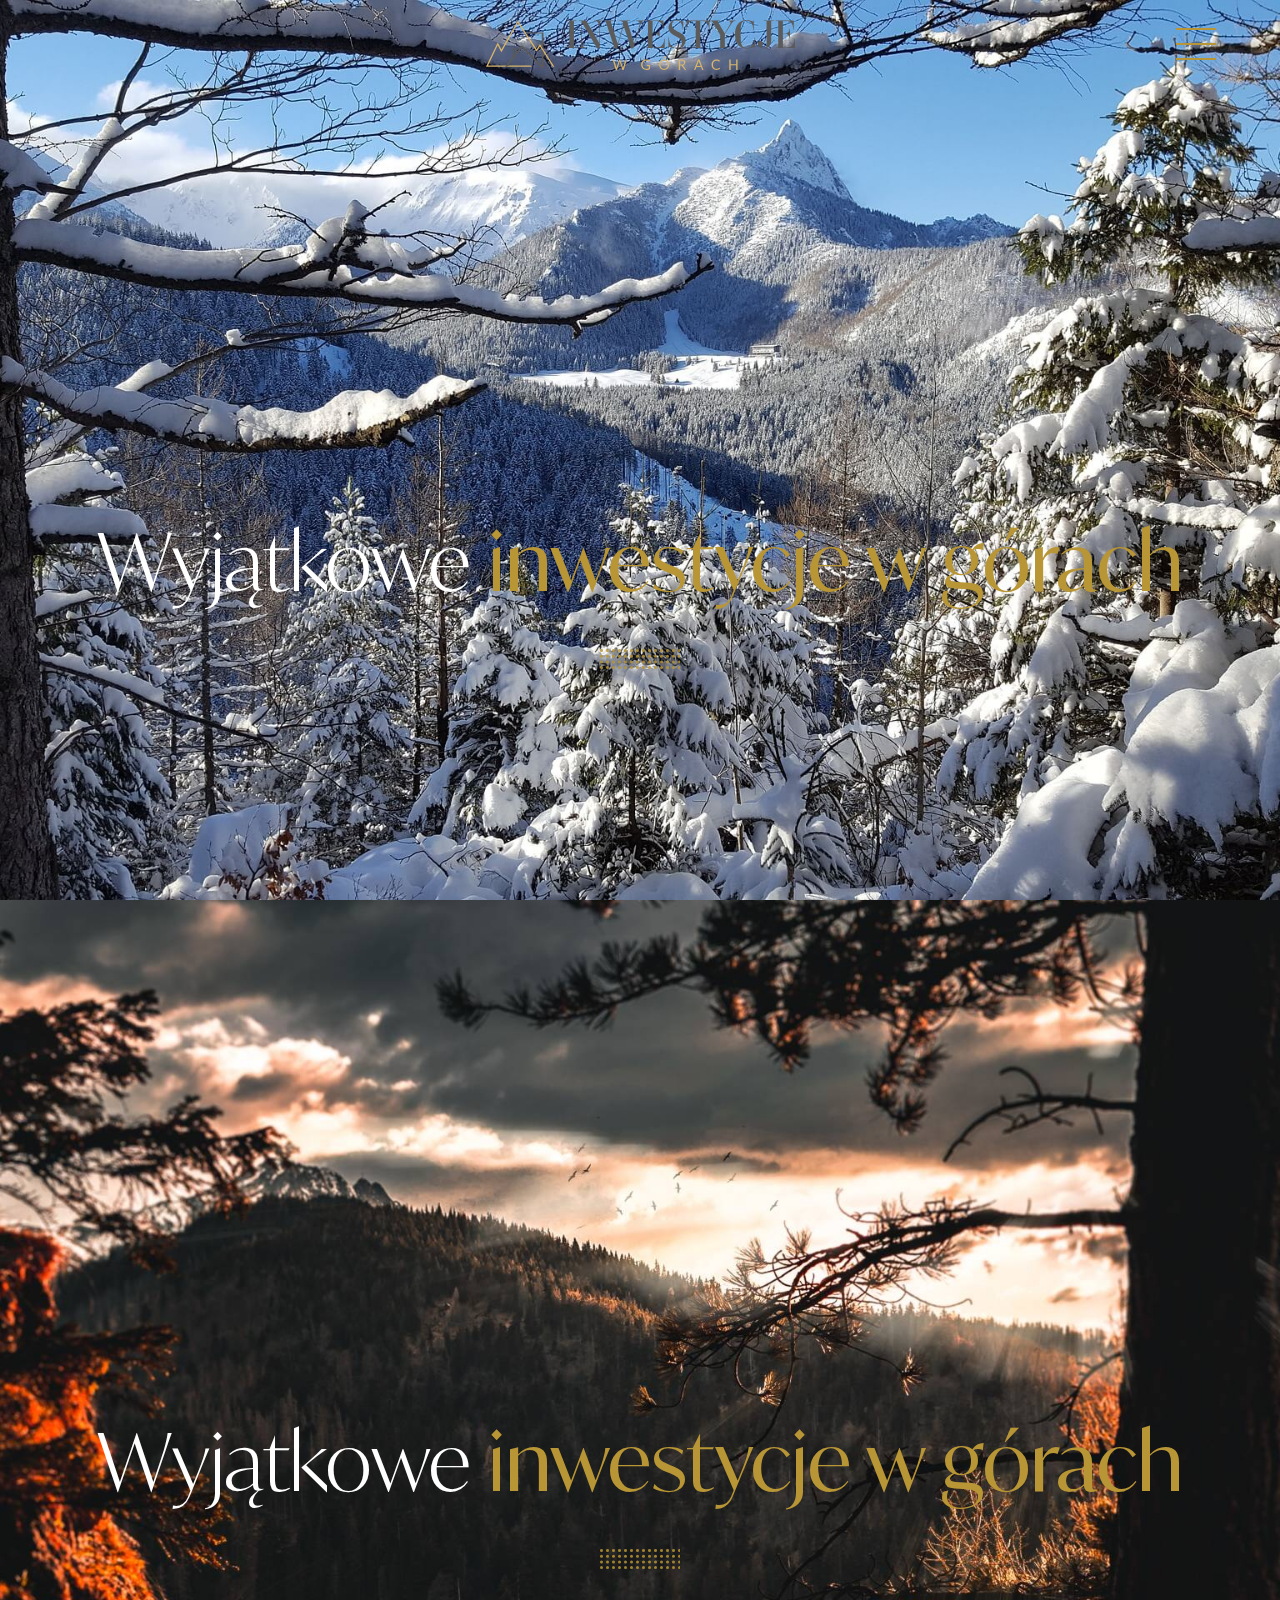
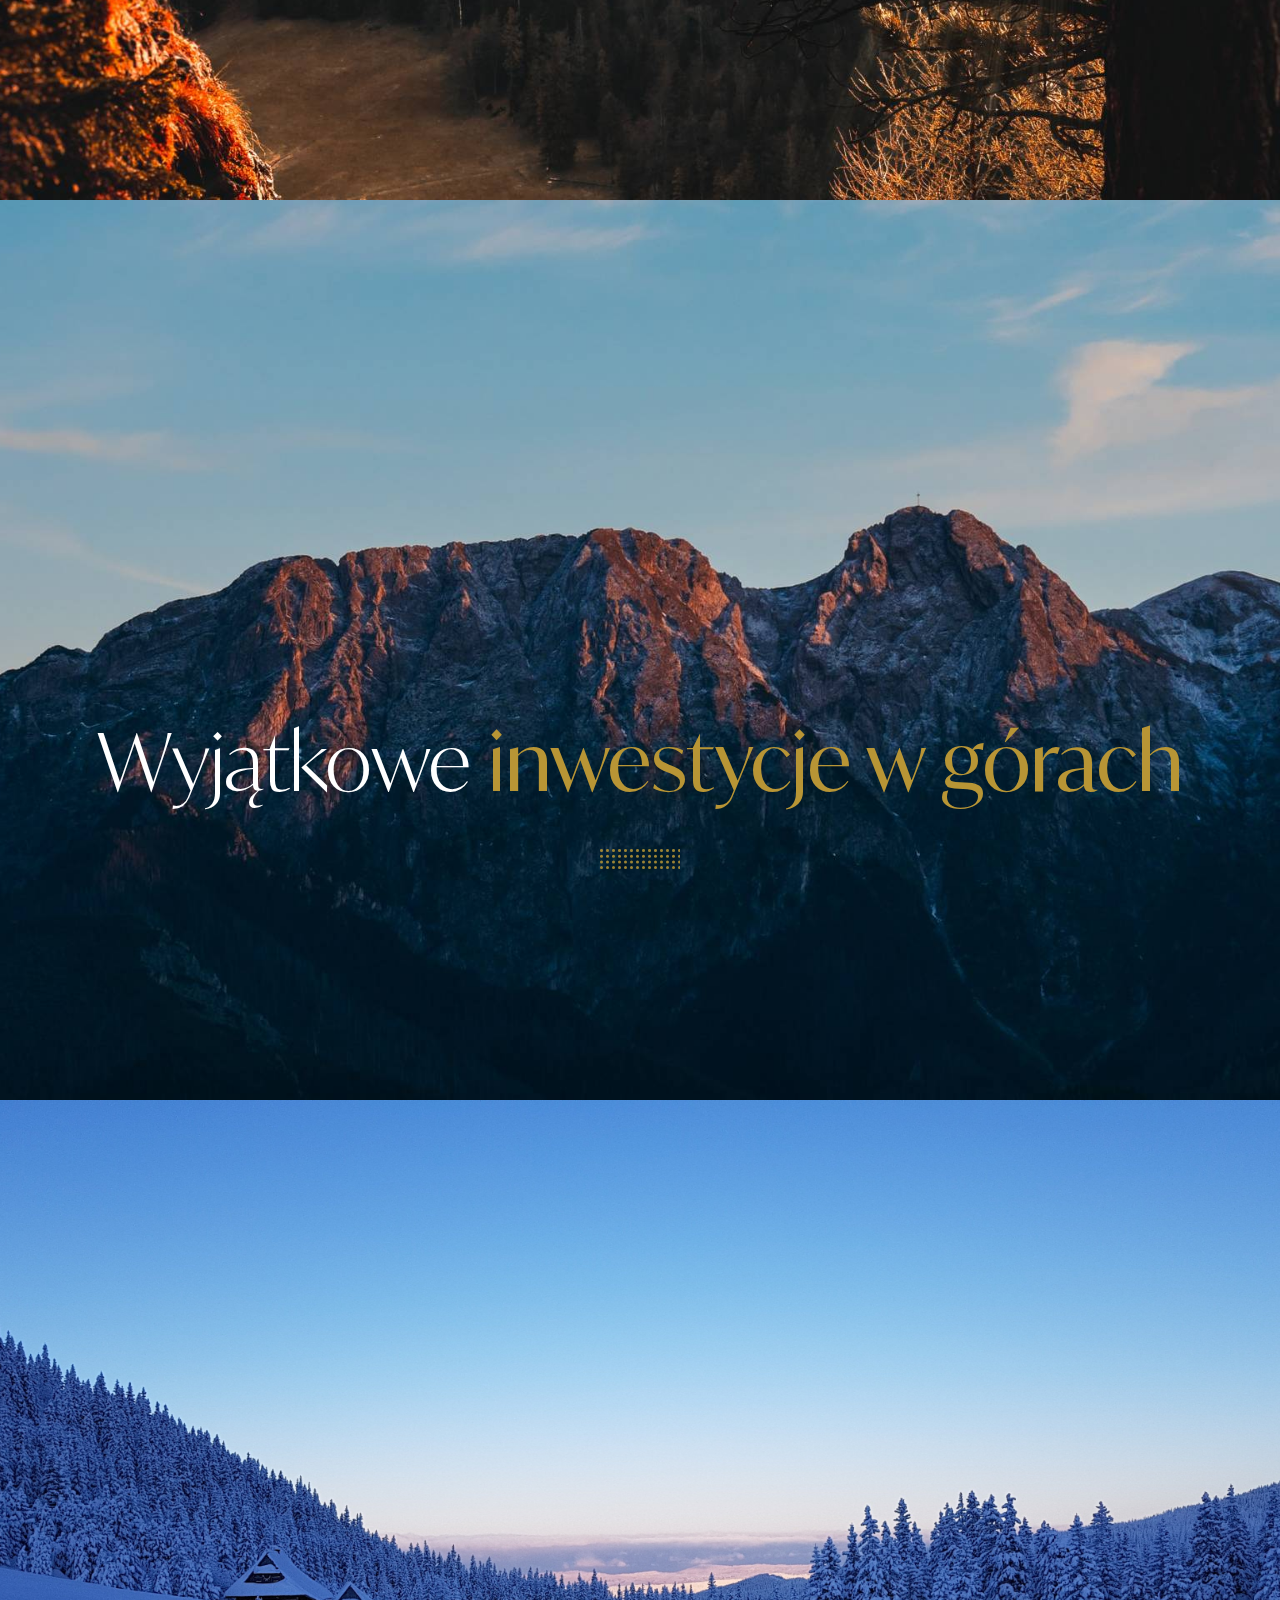
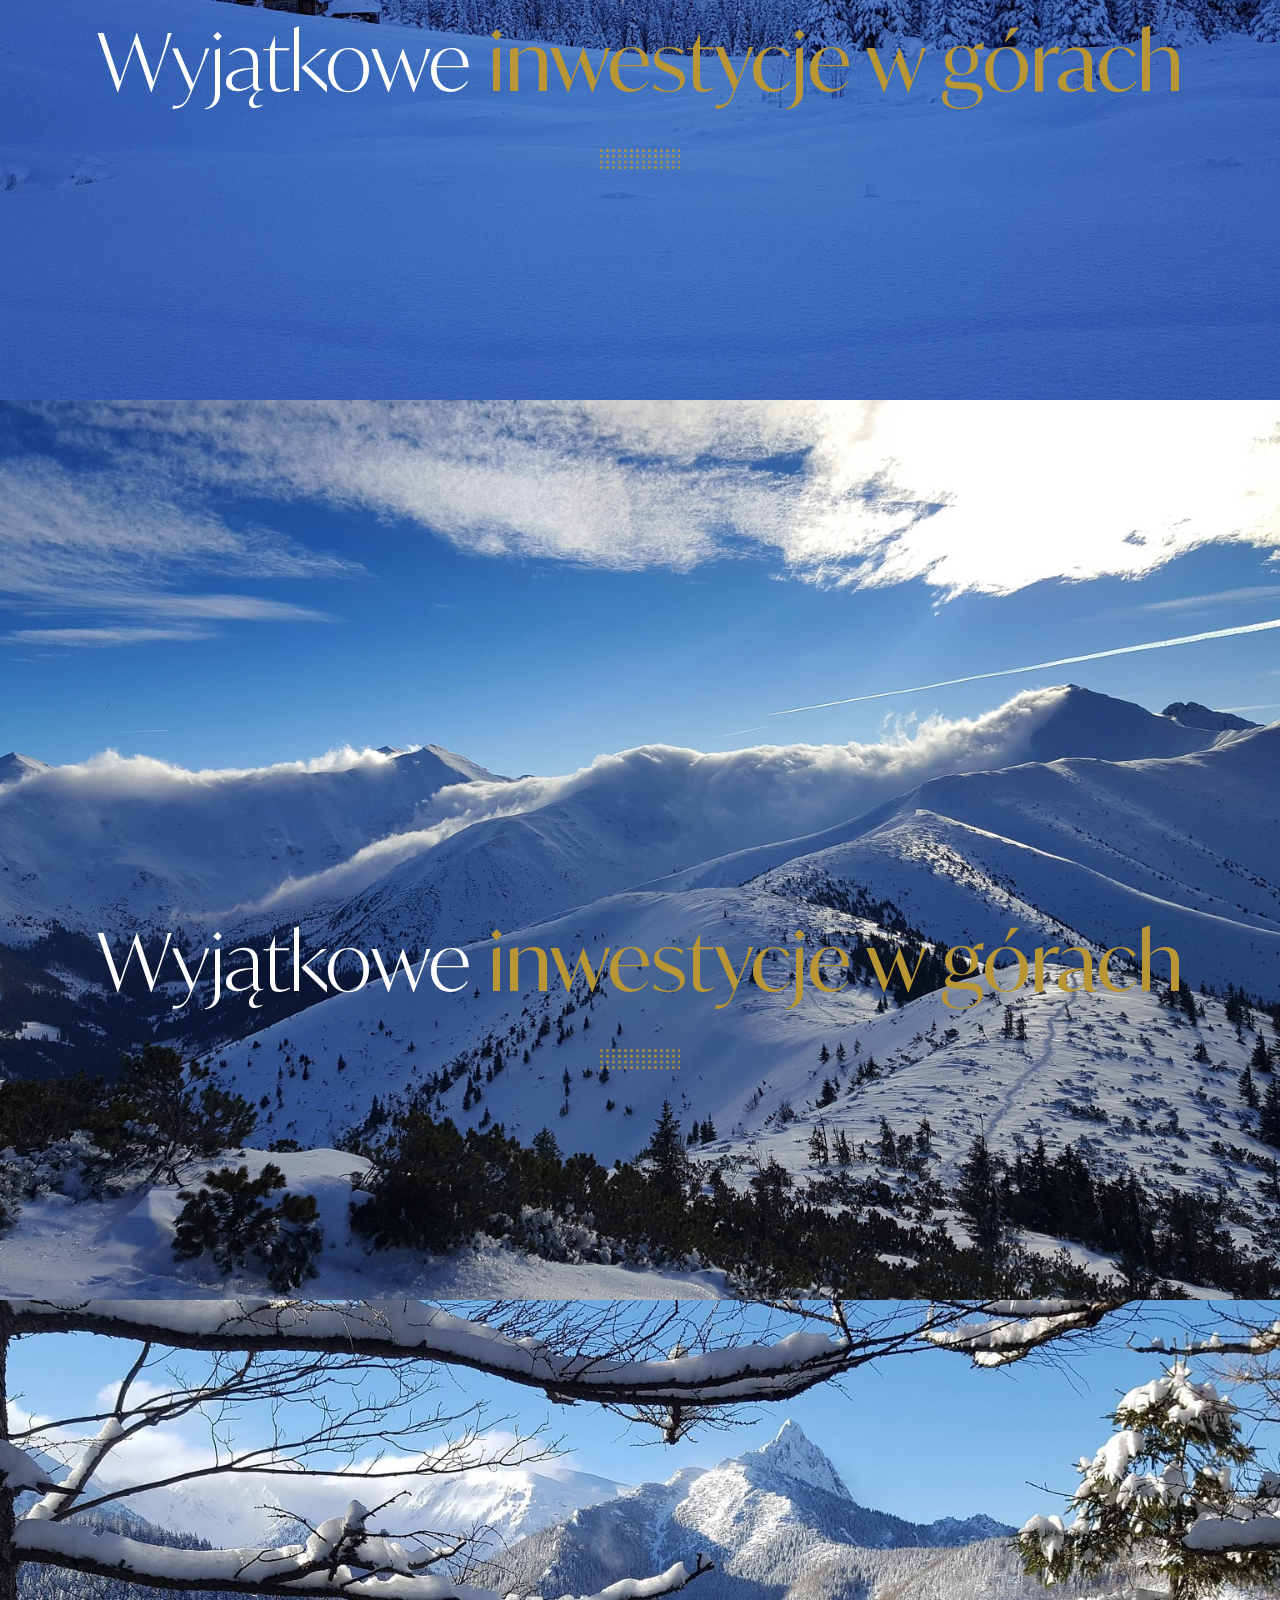
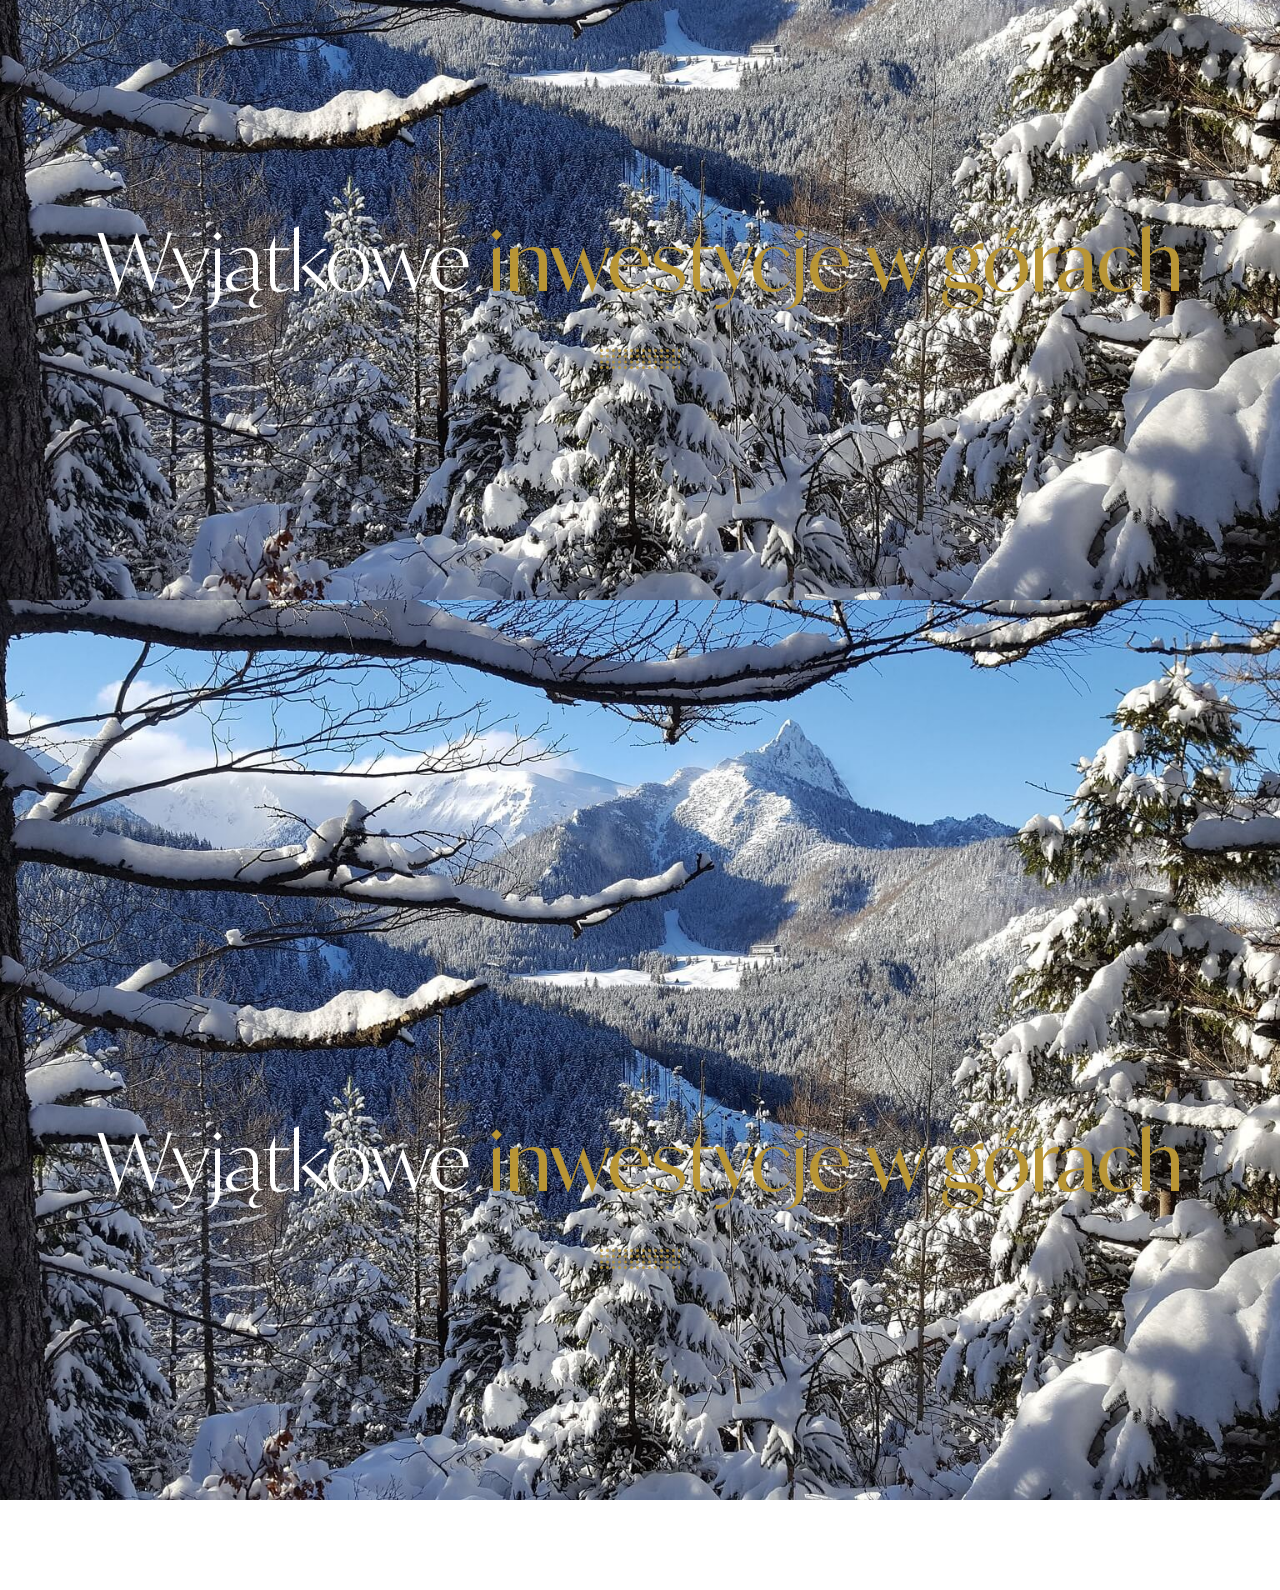
==== commit e4b5d6cc: "Chenge social links, add some new hero images to tests" ====
--- a/hero.html
+++ b/hero.html
@@ -11,7 +11,7 @@
       <nav> -->
     <div class="menu__toggler">
       <div class="menu__logo">
-        <img class="menu__logo--img" src="./images/logo/logo_divided.svg" alt="Logo Inwestycje w Górach" />
+        <img class="menu__logo--img" src="./images/logo/logo_color_optimized.svg" alt="Logo Inwestycje w Górach" />
       </div>
       <button class="hamburger">
         <span class="hamburger__box">
--- a/single.css
+++ b/single.css
@@ -473,10 +473,38 @@
 
 .test-hero {
   background: url("./images/heroes/hero_01_1920_1080.jpg");
+  background-size: cover;
+  background-position: center;
 }
 
 .test-hero:nth-of-type(2) {
-  background: url("./images/heroes/test_01.jpg");
+  background: url("./images/heroes/hero_03_1920_1080.jpg");
+  background-size: cover;
+  background-position: center;
+}
+
+.test-hero:nth-of-type(3) {
+  background: url("./images/heroes/hero_04_1920_1080.jpg");
+  background-size: cover;
+  background-position: center;
+}
+
+.test-hero:nth-of-type(4) {
+  background: url("./images/heroes/mountains_01_1920_1080.jpg");
+  background-size: cover;
+  background-position: center;
+}
+
+.test-hero:nth-of-type(5) {
+  background: url("./images/heroes/winter_01.jpg");
+  background-size: cover;
+  background-position: center;
+}
+
+.test-hero:nth-of-type(4) {
+  background: url("./images/heroes/winter_02.jpg");
+  background-size: cover;
+  background-position: center;
 }
 
 .single-about {
